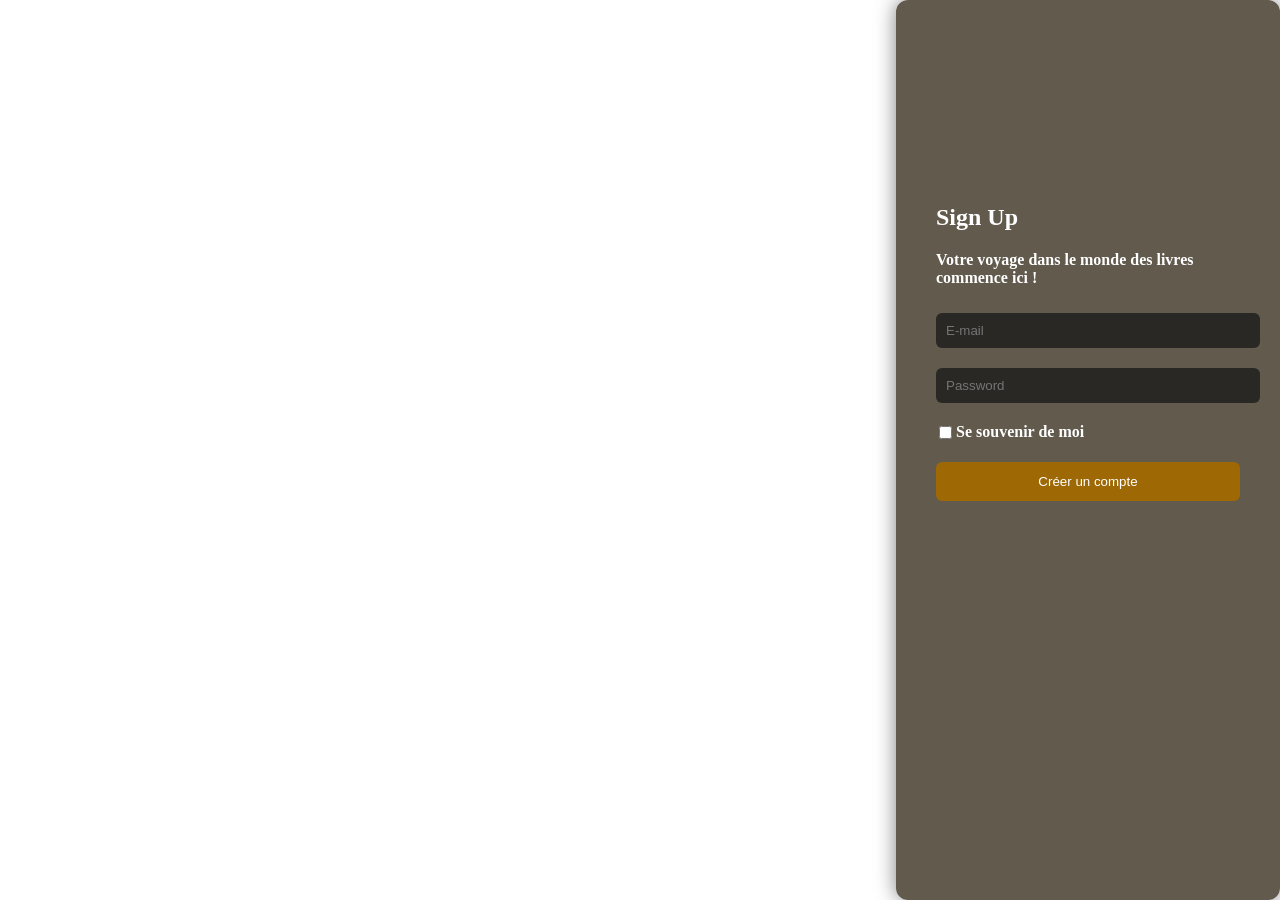
==== sprint 1/index.html @ b517da76 "Update index.html" ====
<!DOCTYPE html>
<html lang="en">
<head>
<meta charset="UTF-8">
<link rel="stylesheet" href="style.css">
<title>Split Page with Blurred Form</title>
<style>
body, html {
  margin: 0;
  height: 100%;
  font-family: Times New Roman, serif;
}

/* Full-page background image */
body {
  background: url("lib.jpeg") no-repeat center center/cover;
  background-size: cover;
  display: flex;
  justify-content: flex-end; /* form on the right */
  align-items: center;
}

/* Right form container */
.right {
  width: 30%; /* adjust width */
  height: 100%;
  padding: 40px;
  background: rgba(30, 20, 2, 0.7); /* semi-transparent */
  backdrop-filter: blur(10px); /* blur effect */
  color: white;
  border-radius: 12px;
  box-shadow: 0 0 20px rgba(0,0,0,0.5);
}

/* Form styling */
input {
  width: 100%;
  padding: 10px;
  margin: 10px 0;
  background: rgba(28, 28, 28, 0.8);
  border: none;
  color: white;
  border-radius: 6px;
}

button {
  width: 100%;
  padding: 12px;
  background: #9e6804;
  border: none;
  color: white;
  cursor: pointer;
  border-radius: 6px;
  margin-top: 10px;
}

button:hover {
  background: #db9616;
}

label {
  display: block;
  margin: 10px 0;
  font-size: 14px;
}
</style>
</head>
<body>

<!-- RIGHT FORM -->
<div class="right">
    <br></br>
    <br></br>
    <br></br>
    <br></br>
  <h2>Sign Up</h2>
  <p>Votre voyage dans le monde des livres commence ici !</p>

  <input type="email" placeholder="E-mail">
  <input type="password" placeholder="Password">

<table>
  <tr>
    <td><input type="checkbox"></td>
    <td>Se souvenir de moi</td>
  </tr>
</table>

  <button id="button">Créer un compte</button>
</div>

</body>
</html>
---- sprint 1/style.css ----
/* Hide scrollbars for the whole page */
body {
    overflow: hidden; /* prevents scrollbars */
  }
  
  /* Optional: prevent child overflow from showing */
  .right {
    box-sizing: border-box; /* ensures padding/borders don't break size */
  }
  .right {
    width: 30%;
    height: 100%;
    padding: 40px;
    background: rgba(30, 20, 2, 0.7);
    backdrop-filter: blur(10px);
    color: white;
    border-radius: 12px 0 0 12px;
    box-shadow: 0 0 20px rgba(0,0,0,0.5);
    font-family: "Times New Roman", serif; /* set font */
    font-weight: bold; /* make all text bold */
    
    /* New for smooth pop-out */
    transition: transform 0.3s ease, box-shadow 0.3s ease;
  }
  
  /* Pop-out effect on hover */
  #button:hover {
    transform: scale(1.03); /* slightly bigger */
    box-shadow: 0 20px 60px rgba(0,0,0,0.9); /* bigger, darker shadow */
  }
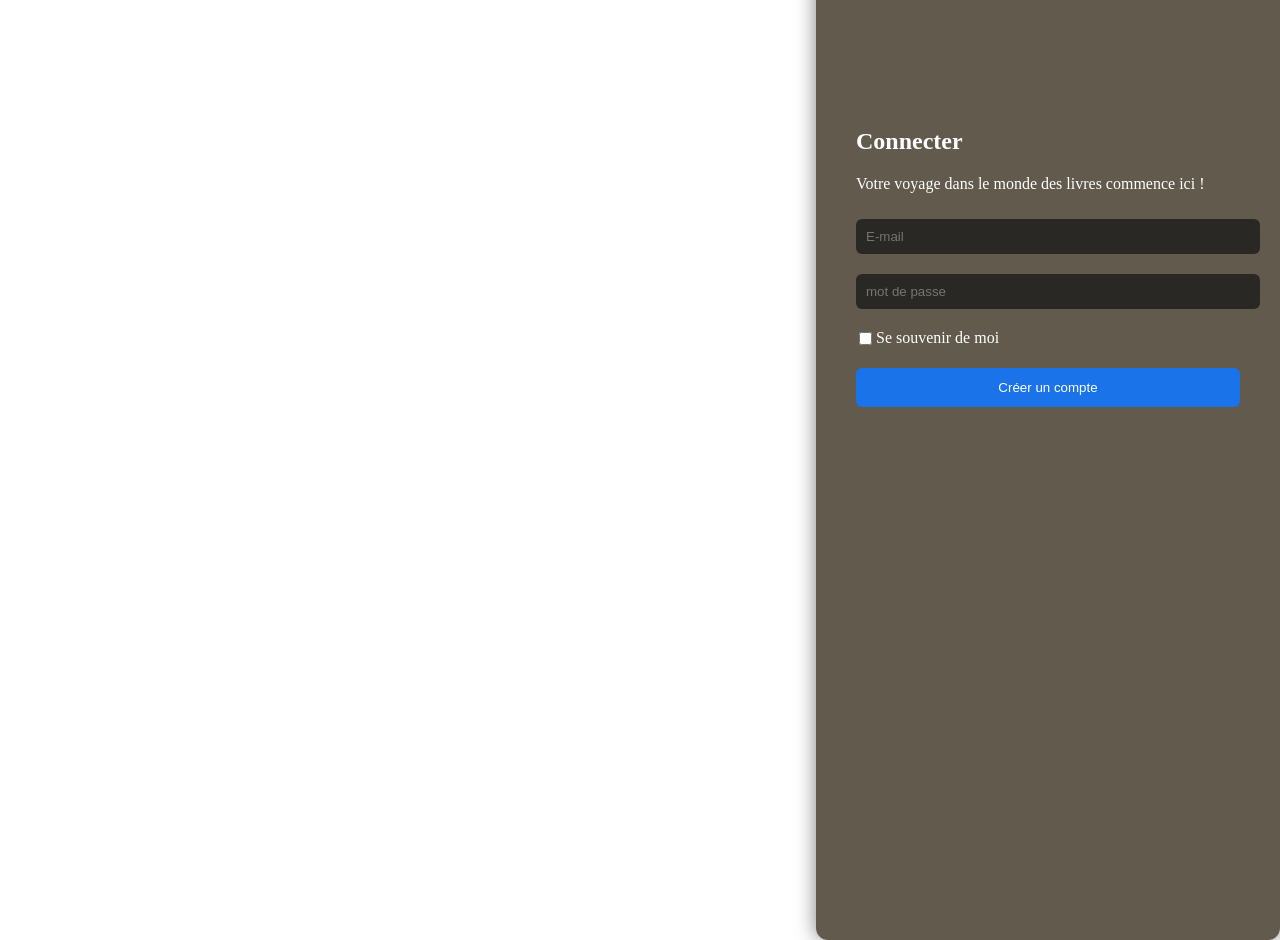
==== commit 718153ed: "Update index.html" ====
--- a/sprint 1/index.html
+++ b/sprint 1/index.html
@@ -2,8 +2,8 @@
 <html lang="en">
 <head>
 <meta charset="UTF-8">
-<link rel="stylesheet" href="style.css">
-<title>Split Page with Blurred Form</title>
+<link rel="stylesheet" href="njarb.css">
+<title>bibliotheque-connexion</title>
 <style>
 body, html {
   margin: 0;
@@ -13,7 +13,7 @@
 
 /* Full-page background image */
 body {
-  background: url("lib.jpeg") no-repeat center center/cover;
+  background: url("https://i.imgur.com/Ra2ZHk5.jpeg") no-repeat center center/cover;
   background-size: cover;
   display: flex;
   justify-content: flex-end; /* form on the right */
@@ -46,7 +46,7 @@
 button {
   width: 100%;
   padding: 12px;
-  background: #9e6804;
+  background: #1a73e8;
   border: none;
   color: white;
   cursor: pointer;
@@ -55,7 +55,7 @@
 }
 
 button:hover {
-  background: #db9616;
+  background: #155ec4;
 }
 
 label {
@@ -69,15 +69,14 @@
 
 <!-- RIGHT FORM -->
 <div class="right">
-    <br></br>
-    <br></br>
-    <br></br>
-    <br></br>
-  <h2>Sign Up</h2>
+  <br></br>
+  <br></br>
+  <br></br>
+  <h2>Connecter</h2>
   <p>Votre voyage dans le monde des livres commence ici !</p>
 
   <input type="email" placeholder="E-mail">
-  <input type="password" placeholder="Password">
+  <input type="mot de passe" placeholder="mot de passe">
 
 <table>
   <tr>
@@ -86,7 +85,7 @@
   </tr>
 </table>
 
-  <button id="button">Créer un compte</button>
+  <button>Créer un compte</button>
 </div>
 
 </body>
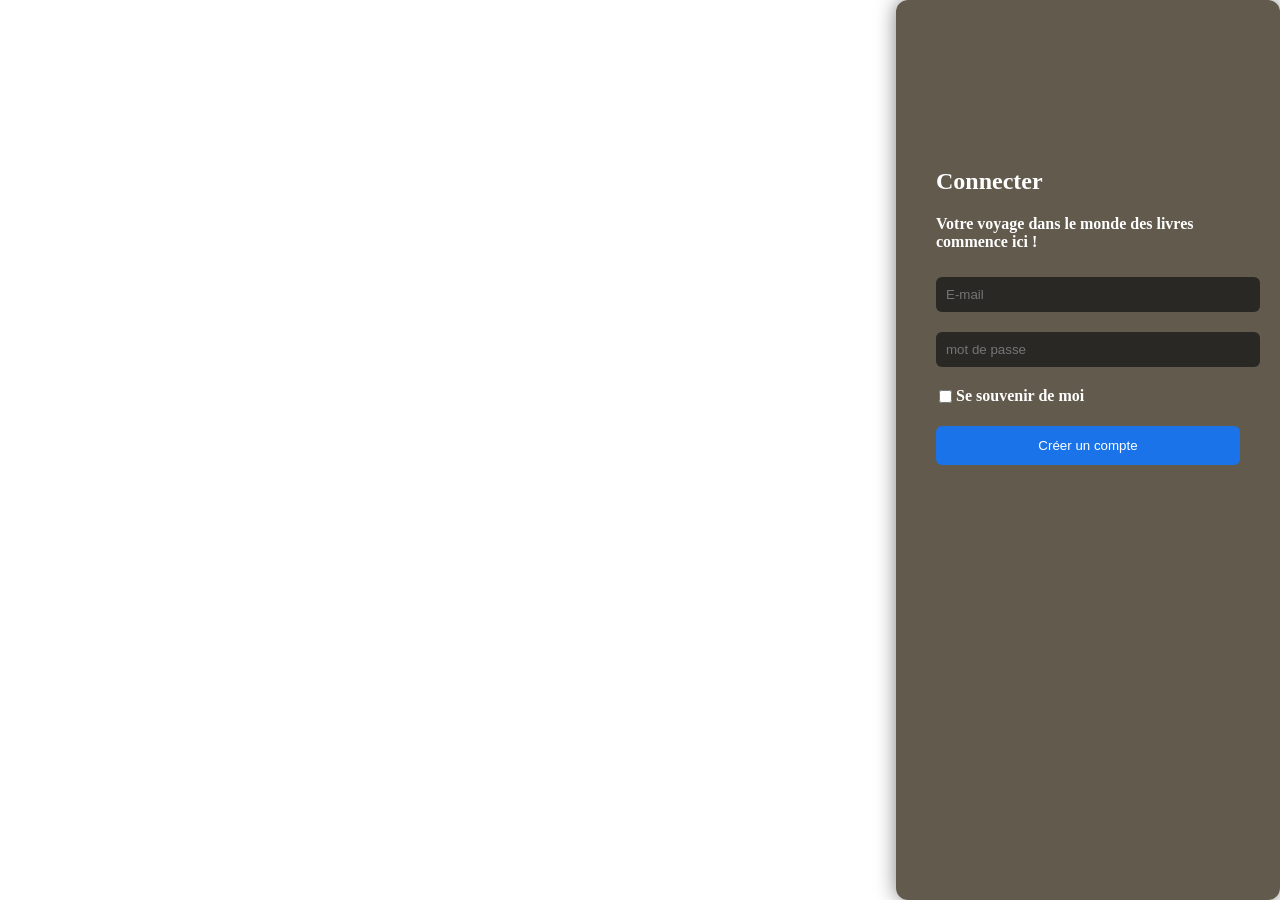
==== commit a22f7df0: "Update index.html" ====
--- a/sprint 1/index.html
+++ b/sprint 1/index.html
@@ -2,7 +2,7 @@
 <html lang="en">
 <head>
 <meta charset="UTF-8">
-<link rel="stylesheet" href="njarb.css">
+<link rel="stylesheet" href="style.css">
 <title>bibliotheque-connexion</title>
 <style>
 body, html {
--- a/sprint 1/style.css
+++ b/sprint 1/style.css
@@ -0,0 +1,30 @@
+/* Hide scrollbars for the whole page */
+body {
+    overflow: hidden; /* prevents scrollbars */
+  }
+  
+  /* Optional: prevent child overflow from showing */
+  .right {
+    box-sizing: border-box; /* ensures padding/borders don't break size */
+  }
+  .right {
+    width: 30%;
+    height: 100%;
+    padding: 40px;
+    background: rgba(30, 20, 2, 0.7);
+    backdrop-filter: blur(10px);
+    color: white;
+    border-radius: 12px 0 0 12px;
+    box-shadow: 0 0 20px rgba(0,0,0,0.5);
+    font-family: "Times New Roman", serif; /* set font */
+    font-weight: bold; /* make all text bold */
+    
+    /* New for smooth pop-out */
+    transition: transform 0.3s ease, box-shadow 0.3s ease;
+  }
+  
+  /* Pop-out effect on hover */
+  #button:hover {
+    transform: scale(1.03); /* slightly bigger */
+    box-shadow: 0 20px 60px rgba(0,0,0,0.9); /* bigger, darker shadow */
+  }
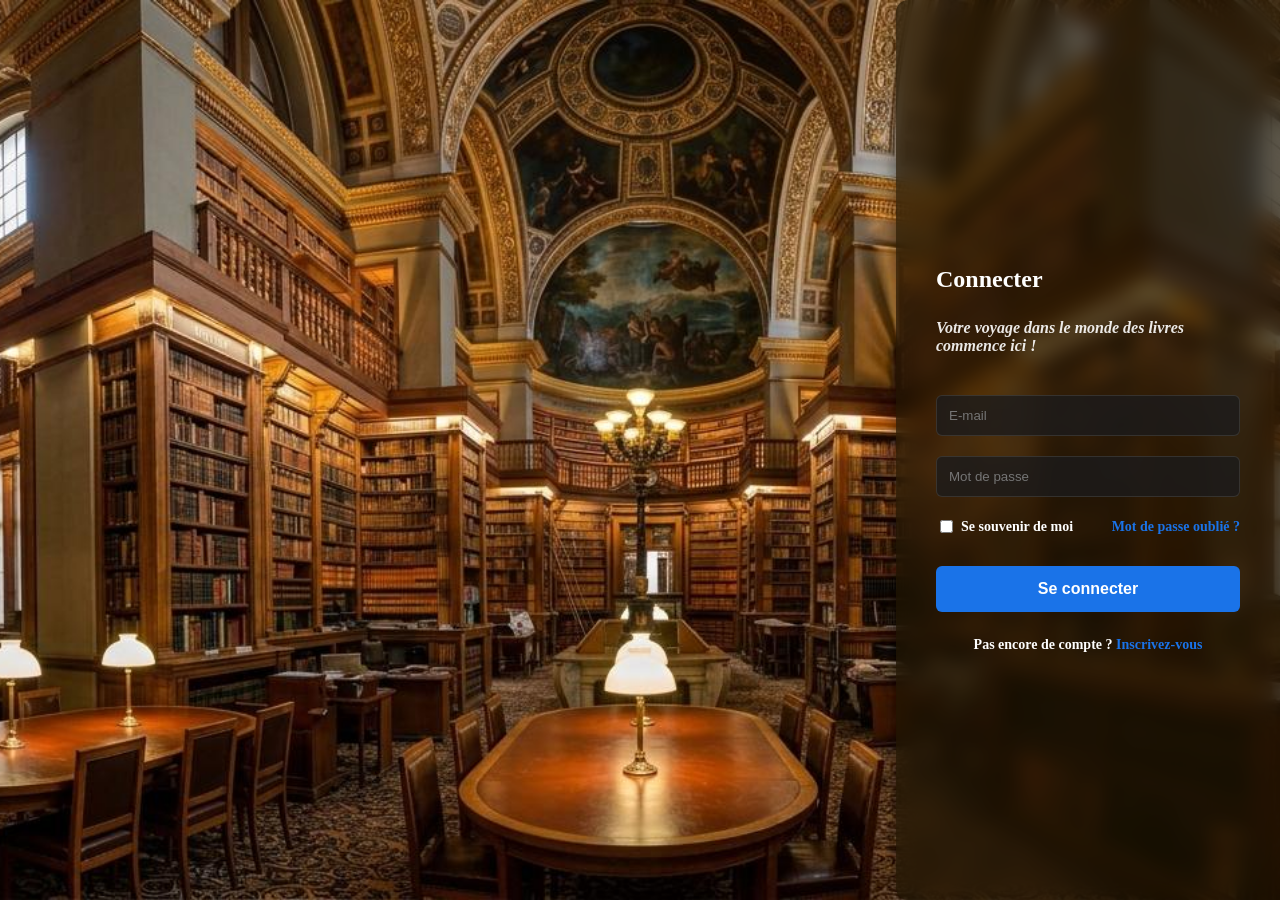
==== commit 0c21aff4: "45" ====
--- a/sprint 1/index.html
+++ b/sprint 1/index.html
@@ -5,88 +5,134 @@
 <link rel="stylesheet" href="style.css">
 <title>bibliotheque-connexion</title>
 <style>
-body, html {
-  margin: 0;
-  height: 100%;
-  font-family: Times New Roman, serif;
-}
+  body, html {
+    margin: 0;
+    height: 100%;
+    font-family: 'Times New Roman', serif;
+  }
 
-/* Full-page background image */
-body {
-  background: url("https://i.imgur.com/Ra2ZHk5.jpeg") no-repeat center center/cover;
-  background-size: cover;
-  display: flex;
-  justify-content: flex-end; /* form on the right */
-  align-items: center;
-}
+  /* Full-page background image */
+  body {
+    background: url("lib.jpeg") no-repeat center center/cover;
+    background-size: cover;
+    display: flex;
+    justify-content: flex-end; 
+    align-items: center;
+  }
 
-/* Right form container */
-.right {
-  width: 30%; /* adjust width */
-  height: 100%;
-  padding: 40px;
-  background: rgba(30, 20, 2, 0.7); /* semi-transparent */
-  backdrop-filter: blur(10px); /* blur effect */
-  color: white;
-  border-radius: 12px;
-  box-shadow: 0 0 20px rgba(0,0,0,0.5);
-}
+  /* Right form container */
+  .right {
+    width: 30%; 
+    min-width: 300px; /* Ensures it doesn't get too squashed on small screens */
+    height: 100%;
+    padding: 60px 40px;
+    background: rgba(30, 20, 2, 0.7); 
+    backdrop-filter: blur(10px); 
+    color: white;
+    box-sizing: border-box; /* Prevents padding from adding to width */
+    display: flex;
+    flex-direction: column;
+    justify-content: center;
+  }
 
-/* Form styling */
-input {
-  width: 100%;
-  padding: 10px;
-  margin: 10px 0;
-  background: rgba(28, 28, 28, 0.8);
-  border: none;
-  color: white;
-  border-radius: 6px;
-}
+  h2 { margin-bottom: 10px; }
+  p { margin-bottom: 30px; font-style: italic; opacity: 0.9; }
 
-button {
-  width: 100%;
-  padding: 12px;
-  background: #1a73e8;
-  border: none;
-  color: white;
-  cursor: pointer;
-  border-radius: 6px;
-  margin-top: 10px;
-}
+  /* Form styling */
+  input[type="email"], 
+  input[type="password"] {
+    width: 100%;
+    padding: 12px;
+    margin: 10px 0;
+    background: rgba(28, 28, 28, 0.8);
+    border: 1px solid rgba(255,255,255,0.1);
+    color: white;
+    border-radius: 6px;
+    box-sizing: border-box;
+  }
 
-button:hover {
-  background: #155ec4;
-}
+  /* Flex container for Checkbox and Forgot Password */
+  .form-options {
+    display: flex;
+    justify-content: space-between;
+    align-items: center;
+    font-size: 14px;
+    margin: 10px 0 20px 0;
+  }
 
-label {
-  display: block;
-  margin: 10px 0;
-  font-size: 14px;
-}
+  .checkbox-group {
+    display: flex;
+    align-items: center;
+  }
+
+  .checkbox-group input {
+    width: auto;
+    margin-right: 8px;
+  }
+
+  .forgot-link {
+    color: #1a73e8;
+    text-decoration: none;
+  }
+
+  .forgot-link:hover {
+    text-decoration: underline;
+  }
+
+  button {
+    width: 100%;
+    padding: 14px;
+    background: #1a73e8;
+    border: none;
+    color: white;
+    cursor: pointer;
+    border-radius: 6px;
+    font-weight: bold;
+    font-size: 16px;
+    transition: background 0.3s;
+  }
+
+  button:hover {
+    background: #155ec4;
+  }
+
+  .signup-text {
+    text-align: center;
+    margin-top: 25px;
+    font-size: 14px;
+  }
+
+  .signup-text a {
+    color: #1a73e8;
+    text-underline-offset: 3px;
+    font-weight: bold;
+    text-decoration: none;
+  }
 </style>
 </head>
 <body>
 
-<!-- RIGHT FORM -->
 <div class="right">
-  <br></br>
-  <br></br>
-  <br></br>
   <h2>Connecter</h2>
   <p>Votre voyage dans le monde des livres commence ici !</p>
 
   <input type="email" placeholder="E-mail">
-  <input type="mot de passe" placeholder="mot de passe">
+  <input type="password" placeholder="Mot de passe">
 
-<table>
-  <tr>
-    <td><input type="checkbox"></td>
-    <td>Se souvenir de moi</td>
-  </tr>
-</table>
+  <div class="form-options">
+    <div class="checkbox-group">
+      <input type="checkbox" id="remember">
+      <label for="remember">Se souvenir de moi</label>
+    </div>
+    <a href="#" class="forgot-link">Mot de passe oublié ?</a>
+  </div>
 
-  <button>Créer un compte</button>
+  <button>Se connecter</button>
+
+  <div class="signup-text">
+    Pas encore de compte ? <a href="#">Inscrivez-vous</a>
+  </div>
 </div>
 
 </body>
-</html>
+</html>
--- a/sprint 1/style.css
+++ b/sprint 1/style.css
@@ -1,30 +1,88 @@
 /* Hide scrollbars for the whole page */
 body {
-    overflow: hidden; /* prevents scrollbars */
+  overflow: hidden; /* prevents scrollbars */
+}
+
+/* Optional: prevent child overflow from showing */
+.right {
+  box-sizing: border-box; /* ensures padding/borders don't break size */
+}
+tr{
+  width: 100%;
+}
+.right {
+  width: 30%;
+  height: 100%;
+  padding: 40px;
+  background: rgba(30, 20, 2, 0.7);
+  backdrop-filter: blur(10px);
+  color: white;
+  border-radius: 12px 0 0 12px;
+  box-shadow: 0 0 20px rgba(0,0,0,0.5);
+  font-family: "Times New Roman", serif; /* set font */
+  font-weight: bold; /* make all text bold */
+  
+  /* New for smooth pop-out */
+  transition: transform 0.3s ease, box-shadow 0.3s ease;
+}
+.alig{
+  display: flex;
+  align-items: center;
+  width: 100%;
+}
+/* Pop-out effect on hover */
+.right:hover {
+  
+  box-shadow: 0 20px 60px rgba(0,0,0,0.9); /* bigger, darker shadow */
+}
+
+button {
+  width: 100%;
+  padding: 12px;
+  background: #1a73e8;
+  border: none;
+  color: white;
+  cursor: pointer;
+  border-radius: 6px;
+  margin-top: 10px;
+
+  /* smooth animation */
+  transition: transform 0.3s ease, box-shadow 0.3s ease, background 0.3s ease;
+}
+
+/* Hover effect */
+button:hover {
+  background: rgb(59, 39, 2) !important;
+  transform: scale(1.05);
+  box-shadow: 0 10px 30px rgba(0,0,0,0.6);
+}
+
+button:active {
+  transform: scale(0.97);
+}
+
+@media (max-width: 768px) {
+
+  body {
+    justify-content: center; /* center form */
+    align-items: center;
   }
-  
-  /* Optional: prevent child overflow from showing */
+
   .right {
-    box-sizing: border-box; /* ensures padding/borders don't break size */
+    width: 90%; /* take most of screen */
+    height: auto; /* no full height */
+    padding: 20px;
+    border-radius: 12px; /* normal corners */
   }
-  .right {
-    width: 30%;
-    height: 100%;
-    padding: 40px;
-    background: rgba(30, 20, 2, 0.7);
-    backdrop-filter: blur(10px);
-    color: white;
-    border-radius: 12px 0 0 12px;
-    box-shadow: 0 0 20px rgba(0,0,0,0.5);
-    font-family: "Times New Roman", serif; /* set font */
-    font-weight: bold; /* make all text bold */
-    
-    /* New for smooth pop-out */
-    transition: transform 0.3s ease, box-shadow 0.3s ease;
+  h2 {
+    font-size: 20px;
   }
-  
-  /* Pop-out effect on hover */
-  #button:hover {
-    transform: scale(1.03); /* slightly bigger */
-    box-shadow: 0 20px 60px rgba(0,0,0,0.9); /* bigger, darker shadow */
+
+  p {
+    font-size: 14px;
   }
+
+  input, button {
+    font-size: 16px; /* better for touch */
+  }
+}
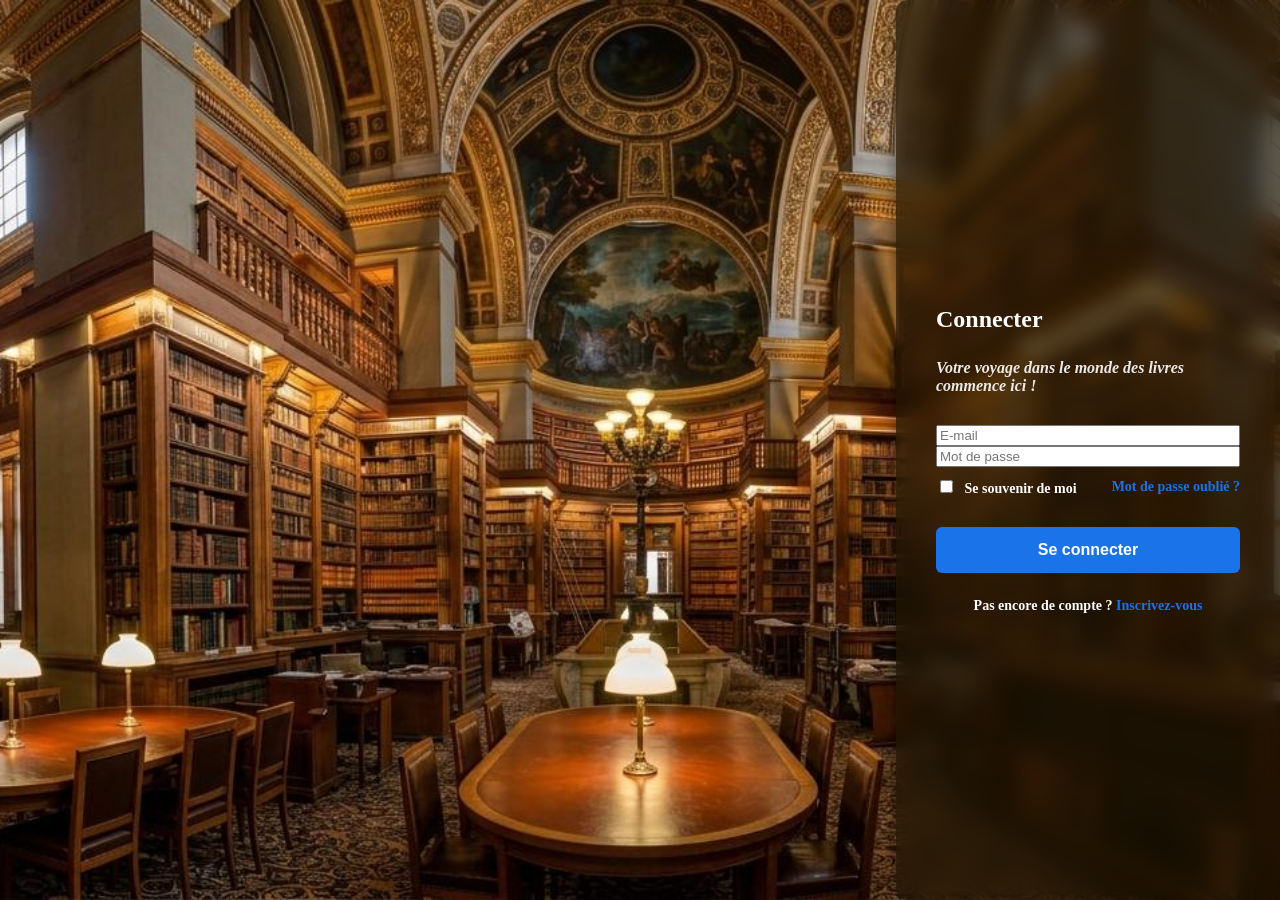
==== commit 058031d8: "Merge branch 'main' of https://github.com/wajih8/bibliotheque_numerique" ====
--- a/sprint 1/index.html
+++ b/sprint 1/index.html
@@ -38,6 +38,7 @@
   h2 { margin-bottom: 10px; }
   p { margin-bottom: 30px; font-style: italic; opacity: 0.9; }
 
+<<<<<<< HEAD
   /* Form styling */
   input[type="email"], 
   input[type="password"] {
@@ -59,6 +60,22 @@
     font-size: 14px;
     margin: 10px 0 20px 0;
   }
+=======
+button {
+  width: 100%;
+  padding: 12px;
+  background: #1a73e8;
+  border: none;
+  color: white;
+  cursor: pointer;
+  border-radius: 6px;
+  margin-top: 10px;
+}
+
+button:hover {
+  background: #155ec4;
+}
+>>>>>>> 7f37a1dceb43987b6aa4aa803967abc76360a67e
 
   .checkbox-group {
     display: flex;
--- a/sprint 1/style.css
+++ b/sprint 1/style.css
@@ -85,4 +85,4 @@
   input, button {
     font-size: 16px; /* better for touch */
   }
-}+}
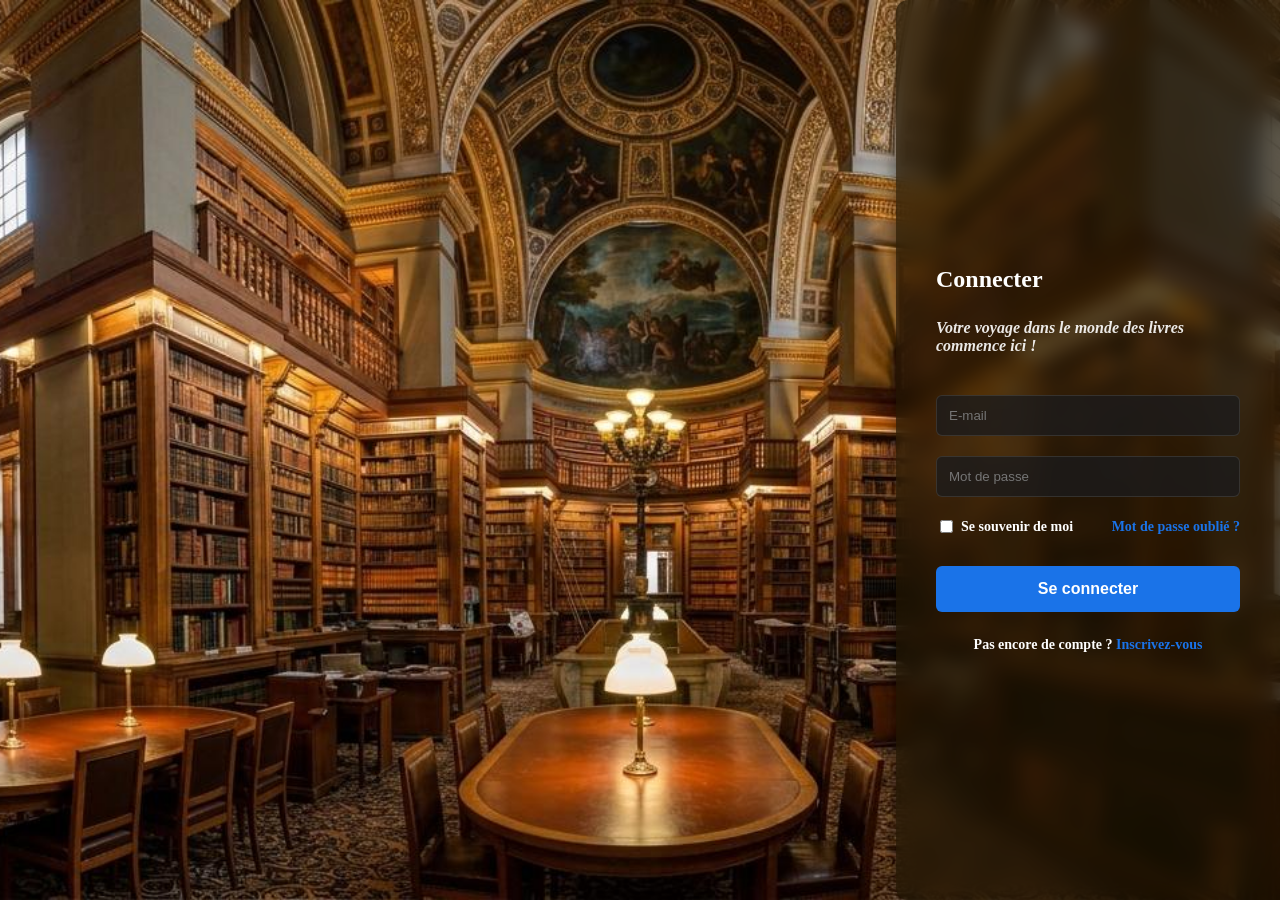
==== commit 9344c8e2: "fa" ====
--- a/sprint 1/index.html
+++ b/sprint 1/index.html
@@ -38,7 +38,6 @@
   h2 { margin-bottom: 10px; }
   p { margin-bottom: 30px; font-style: italic; opacity: 0.9; }
 
-<<<<<<< HEAD
   /* Form styling */
   input[type="email"], 
   input[type="password"] {
@@ -60,22 +59,6 @@
     font-size: 14px;
     margin: 10px 0 20px 0;
   }
-=======
-button {
-  width: 100%;
-  padding: 12px;
-  background: #1a73e8;
-  border: none;
-  color: white;
-  cursor: pointer;
-  border-radius: 6px;
-  margin-top: 10px;
-}
-
-button:hover {
-  background: #155ec4;
-}
->>>>>>> 7f37a1dceb43987b6aa4aa803967abc76360a67e
 
   .checkbox-group {
     display: flex;
@@ -128,23 +111,23 @@
 </style>
 </head>
 <body>
-
+<form action="login.php" method="post"></form>
 <div class="right">
   <h2>Connecter</h2>
   <p>Votre voyage dans le monde des livres commence ici !</p>
 
-  <input type="email" placeholder="E-mail">
-  <input type="password" placeholder="Mot de passe">
+  <input type="email" placeholder="E-mail"name="email">
+  <input type="password" placeholder="Mot de passe"name="password">
 
   <div class="form-options">
     <div class="checkbox-group">
-      <input type="checkbox" id="remember">
+      <input type="checkbox" id="remember"name="remember">
       <label for="remember">Se souvenir de moi</label>
     </div>
     <a href="#" class="forgot-link">Mot de passe oublié ?</a>
   </div>
 
-  <button>Se connecter</button>
+  <button name="subm">Se connecter</button>
 
   <div class="signup-text">
     Pas encore de compte ? <a href="#">Inscrivez-vous</a>
